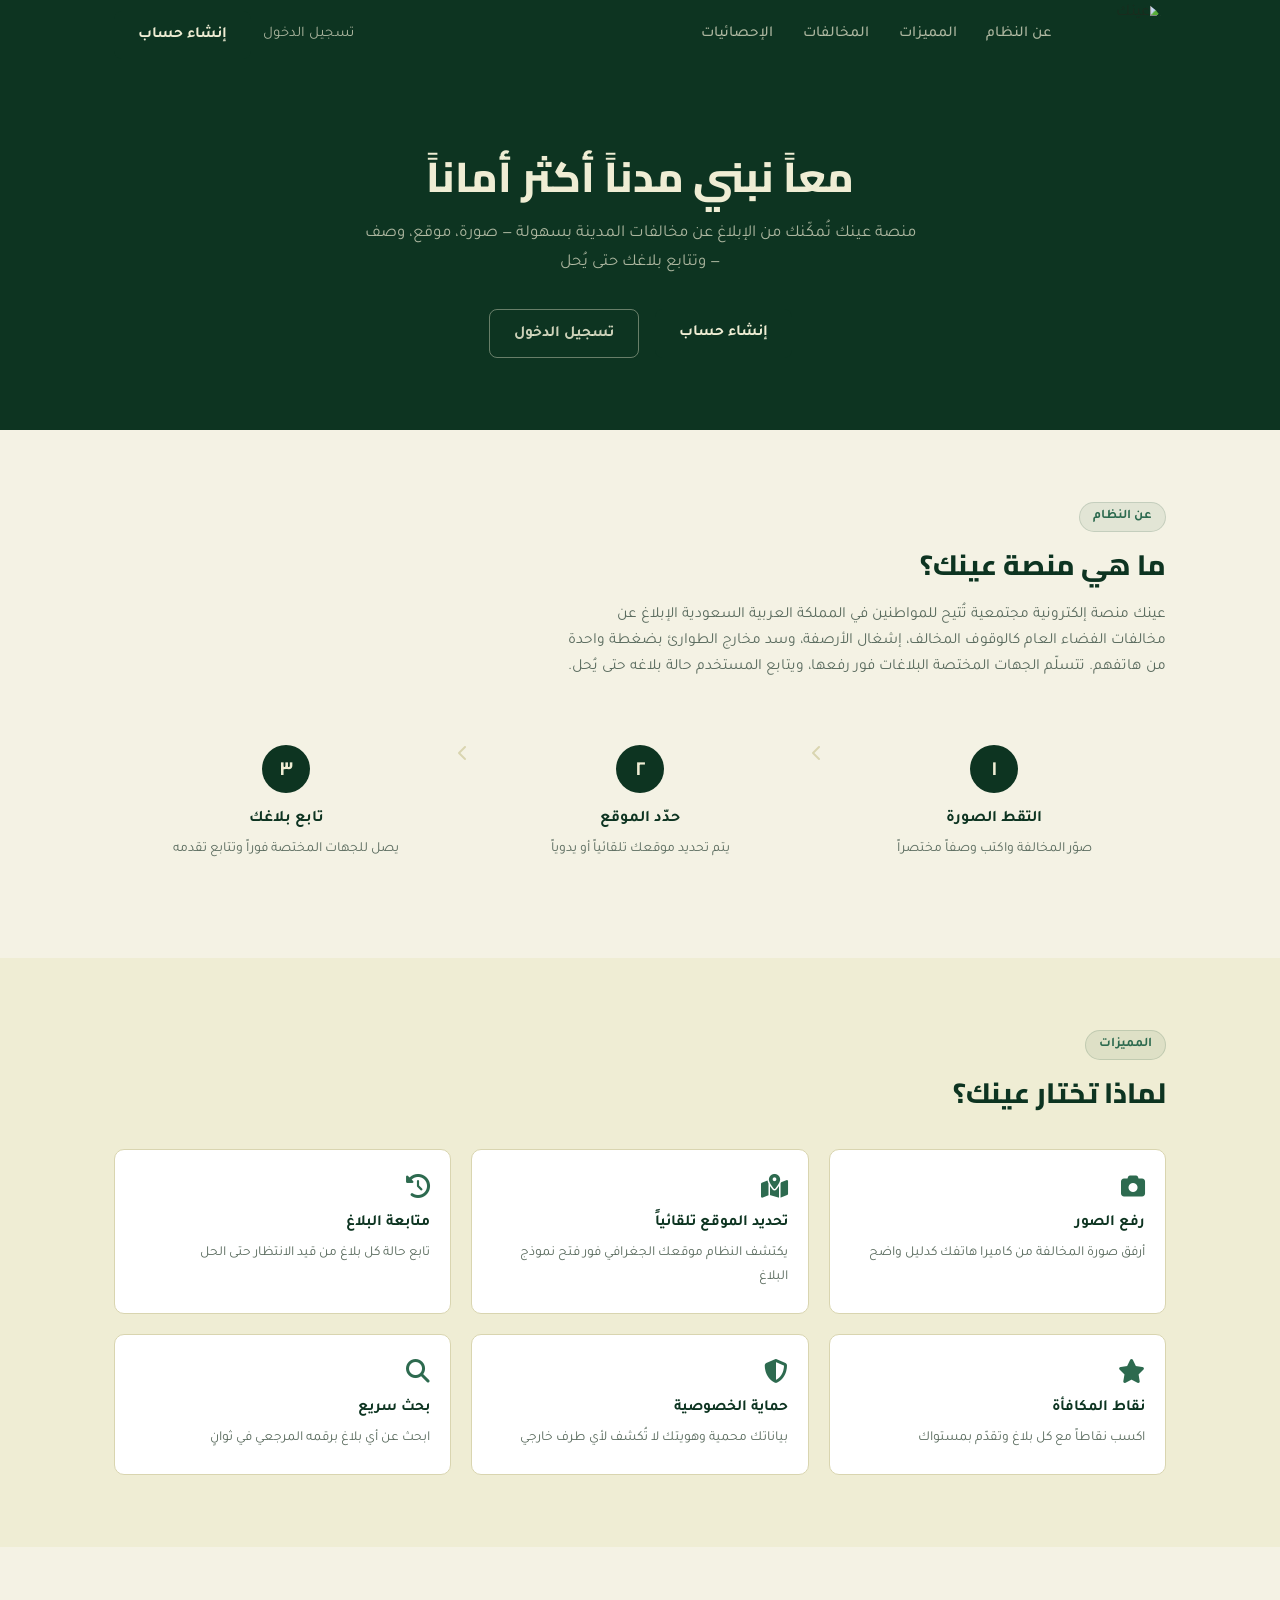
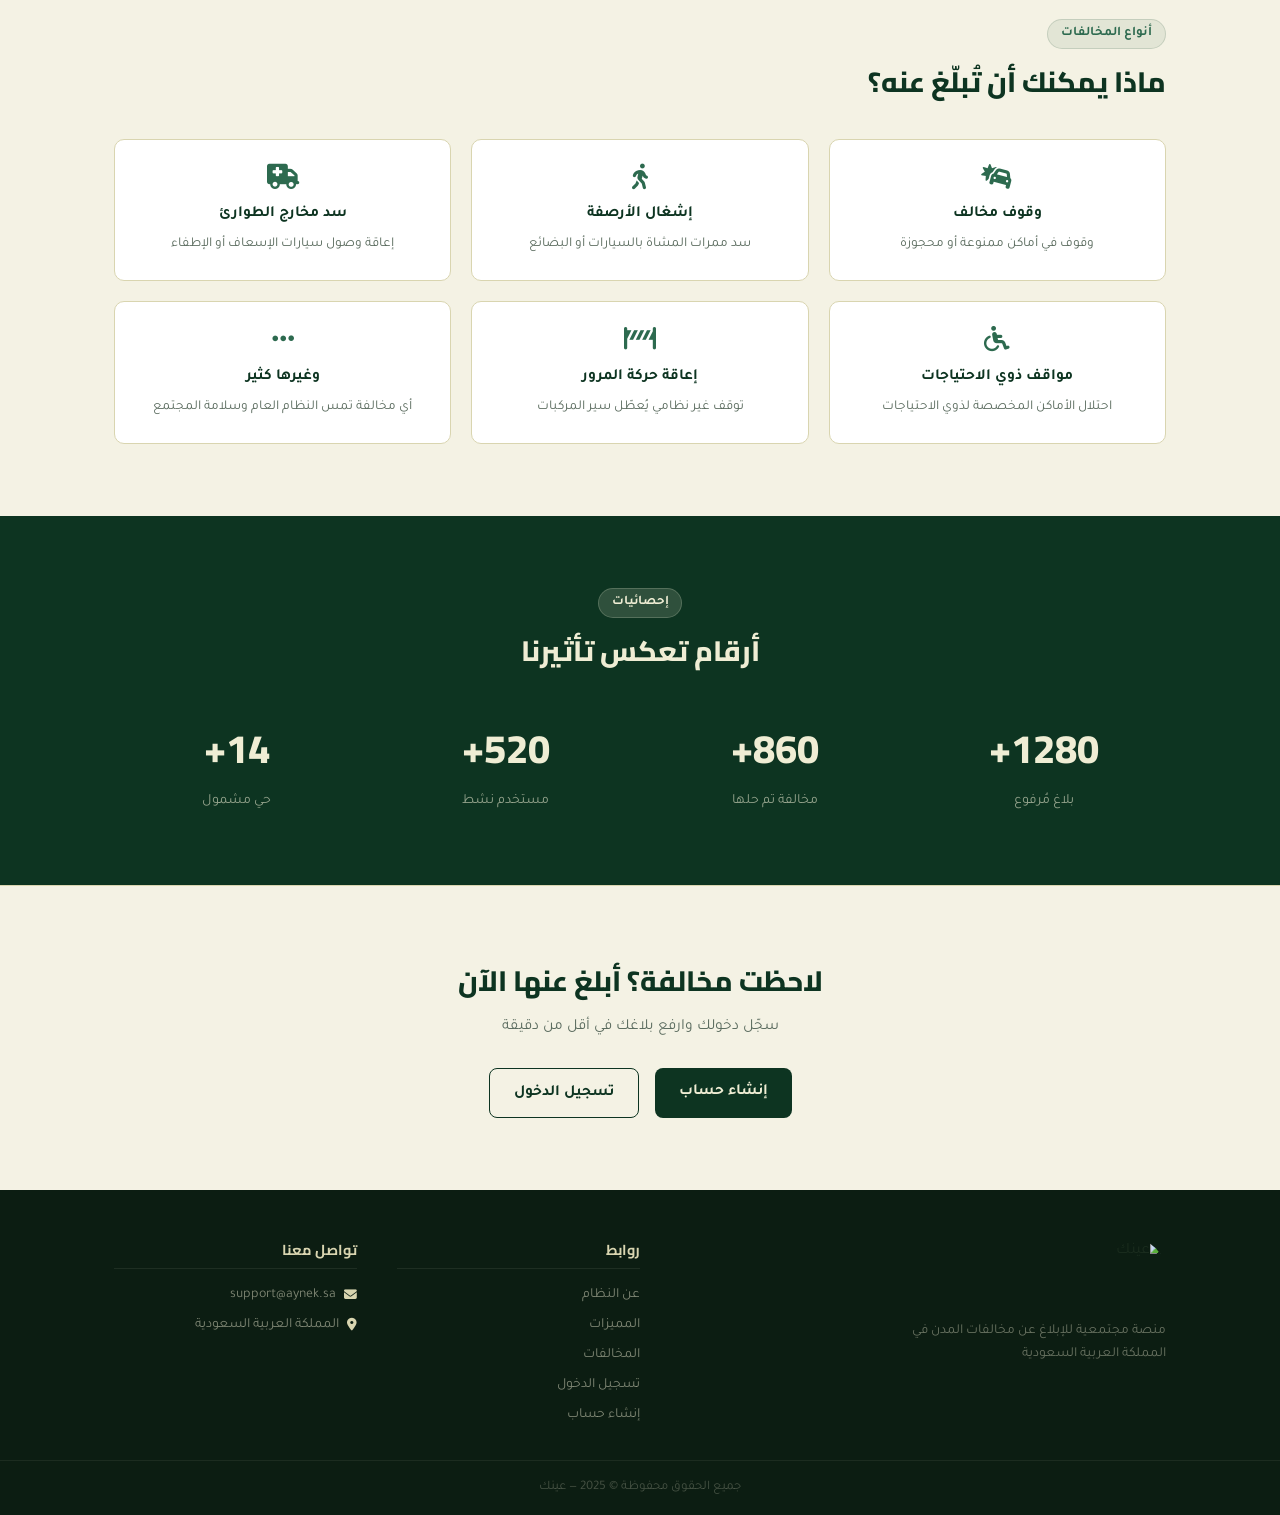
==== Pages/index.html @ a090e620 "index-reportlist-addreport" ====
<!DOCTYPE html>
<html lang="ar" dir="rtl">
<head>
  <meta charset="UTF-8" />
  <meta name="viewport" content="width=device-width, initial-scale=1.0"/>
  <title>عينك — الإبلاغ عن مخالفات المدينة</title>
  <link rel="stylesheet" href="../CSS/index.css"/>
  <link rel="stylesheet" href="../CSS/main.css"/>
  <link rel="stylesheet" href="https://cdnjs.cloudflare.com/ajax/libs/font-awesome/6.5.0/css/all.min.css"/>
  <link href="https://fonts.googleapis.com/css2?family=Tajawal:wght@400;500;700&family=Cairo:wght@700;800&display=swap" rel="stylesheet"/>
</head>
<body>

  <!-- NAVBAR -->
  <nav class="navbar">
    <div class="nav-inner">
      <a href="index.html" class="logo">
        <img src="../Images/logo.png" alt="عينك"/>
      </a>
      <ul class="nav-links">
        <li><a href="#about">عن النظام</a></li>
        <li><a href="#features">المميزات</a></li>
        <li><a href="#violations">المخالفات</a></li>
        <li><a href="#stats">الإحصائيات</a></li>
      </ul>
      <div class="nav-auth">
        <a href="login.html">تسجيل الدخول</a>
        <a href="register.html" class="btn-green">إنشاء حساب</a>
      </div>
      <button class="burger" id="burger">
        <i class="fa-solid fa-bars"></i>
      </button>
    </div>
    <div class="mobile-nav" id="mobileNav">
      <a href="#about">عن النظام</a>
      <a href="#features">المميزات</a>
      <a href="#violations">المخالفات</a>
      <a href="#stats">الإحصائيات</a>
      <a href="login.html">تسجيل الدخول</a>
      <a href="register.html" class="btn-green">إنشاء حساب</a>
    </div>
  </nav>

  <!-- HERO -->
  <section class="hero">
    <div class="container">
      <h1>معاً نبني مدناً أكثر أماناً</h1>
      <p>منصة عينك تُمكّنك من الإبلاغ عن مخالفات المدينة بسهولة — صورة، موقع، وصف — وتتابع بلاغك حتى يُحل</p>
      <div class="hero-btns">
        <a href="register.html" class="btn-green">إنشاء حساب </a>
        <a href="login.html" class="btn-outline">تسجيل الدخول</a>
      </div>
    </div>
  </section>

  <!-- ABOUT -->
  <section class="section" id="about">
    <div class="container">
      <div class="section-label">عن النظام</div>
      <h2>ما هي منصة عينك؟</h2>
      <p class="section-desc">عينك منصة إلكترونية مجتمعية تُتيح للمواطنين في المملكة العربية السعودية الإبلاغ عن مخالفات الفضاء العام كالوقوف المخالف، إشغال الأرصفة، وسد مخارج الطوارئ بضغطة واحدة من هاتفهم. تتسلّم الجهات المختصة البلاغات فور رفعها، ويتابع المستخدم حالة بلاغه حتى يُحل.</p>
      <div class="steps">
        <div class="step">
          <div class="step-num">١</div>
          <h4>التقط الصورة</h4>
          <p>صوّر المخالفة واكتب وصفاً مختصراً</p>
        </div>
        <div class="step-arrow"><i class="fa-solid fa-chevron-left"></i></div>
        <div class="step">
          <div class="step-num">٢</div>
          <h4>حدّد الموقع</h4>
          <p>يتم تحديد موقعك تلقائياً أو يدوياً</p>
        </div>
        <div class="step-arrow"><i class="fa-solid fa-chevron-left"></i></div>
        <div class="step">
          <div class="step-num">٣</div>
          <h4>تابع بلاغك</h4>
          <p>يصل للجهات المختصة فوراً وتتابع تقدمه</p>
        </div>
      </div>
    </div>
  </section>

  <!-- FEATURES -->
  <section class="section bg-sand" id="features">
    <div class="container">
      <div class="section-label">المميزات</div>
      <h2>لماذا تختار عينك؟</h2>
      <div class="grid-3">
        <div class="card">
          <i class="fa-solid fa-camera card-icon"></i>
          <h4>رفع الصور</h4>
          <p>أرفق صورة المخالفة من كاميرا هاتفك كدليل واضح</p>
        </div>
        <div class="card">
          <i class="fa-solid fa-map-location-dot card-icon"></i>
          <h4>تحديد الموقع تلقائياً</h4>
          <p>يكتشف النظام موقعك الجغرافي فور فتح نموذج البلاغ</p>
        </div>
        <div class="card">
          <i class="fa-solid fa-clock-rotate-left card-icon"></i>
          <h4>متابعة البلاغ</h4>
          <p>تابع حالة كل بلاغ من قيد الانتظار حتى الحل</p>
        </div>
        <div class="card">
          <i class="fa-solid fa-star card-icon"></i>
          <h4>نقاط المكافأة</h4>
          <p>اكسب نقاطاً مع كل بلاغ وتقدّم بمستواك</p>
        </div>
        <div class="card">
          <i class="fa-solid fa-shield-halved card-icon"></i>
          <h4>حماية الخصوصية</h4>
          <p>بياناتك محمية وهويتك لا تُكشف لأي طرف خارجي</p>
        </div>
        <div class="card">
          <i class="fa-solid fa-magnifying-glass card-icon"></i>
          <h4>بحث سريع</h4>
          <p>ابحث عن أي بلاغ برقمه المرجعي في ثوانٍ</p>
        </div>
      </div>
    </div>
  </section>

  <!-- VIOLATIONS -->
  <section class="section" id="violations">
    <div class="container">
      <div class="section-label">أنواع المخالفات</div>
      <h2>ماذا يمكنك أن تُبلّغ عنه؟</h2>
      <div class="grid-3">
        <div class="viol-card">
          <i class="fa-solid fa-car-burst"></i>
          <h4>وقوف مخالف</h4>
          <p>وقوف في أماكن ممنوعة أو محجوزة</p>
        </div>
        <div class="viol-card">
          <i class="fa-solid fa-person-walking"></i>
          <h4>إشغال الأرصفة</h4>
          <p>سد ممرات المشاة بالسيارات أو البضائع</p>
        </div>
        <div class="viol-card">
          <i class="fa-solid fa-truck-medical"></i>
          <h4>سد مخارج الطوارئ</h4>
          <p>إعاقة وصول سيارات الإسعاف أو الإطفاء</p>
        </div>
        <div class="viol-card">
          <i class="fa-solid fa-wheelchair"></i>
          <h4>مواقف ذوي الاحتياجات</h4>
          <p>احتلال الأماكن المخصصة لذوي الاحتياجات</p>
        </div>
        <div class="viol-card">
          <i class="fa-solid fa-road-barrier"></i>
          <h4>إعاقة حركة المرور</h4>
          <p>توقف غير نظامي يُعطّل سير المركبات</p>
        </div>
        <div class="viol-card">
          <i class="fa-solid fa-ellipsis"></i>
          <h4>وغيرها كثير</h4>
          <p>أي مخالفة تمس النظام العام وسلامة المجتمع</p>
        </div>
      </div>
    </div>
  </section>

  <!-- STATS -->
  <section class="section stats-section" id="stats">
    <div class="container">
      <div class="section-label light">إحصائيات</div>
      <h2 class="light-h2">أرقام تعكس تأثيرنا</h2>
      <div class="stats-grid">
        <div class="stat">
          <span class="stat-num">1280+</span>
          <span class="stat-lbl">بلاغ مُرفوع</span>
        </div>
        <div class="stat">
          <span class="stat-num">860+</span>
          <span class="stat-lbl">مخالفة تم حلها</span>
        </div>
        <div class="stat">
          <span class="stat-num">520+</span>
          <span class="stat-lbl">مستخدم نشط</span>
        </div>
        <div class="stat">
          <span class="stat-num">14+</span>
          <span class="stat-lbl">حي مشمول</span>
        </div>
      </div>
    </div>
  </section>

  <!-- CTA -->
  <section class="section cta-section">
    <div class="container">
      <h2>لاحظت مخالفة؟ أبلغ عنها الآن</h2>
      <p class="section-desc">سجّل دخولك وارفع بلاغك في أقل من دقيقة</p>
      <div class="hero-btns">
        <a href="register.html" class="btn-green">إنشاء حساب </a>
        <a href="login.html" class="btn-outline-dark">تسجيل الدخول</a>
      </div>
    </div>
  </section>

  <!-- FOOTER -->
  <footer class="footer">
    <div class="container footer-inner">
      <div class="footer-brand">
        <img src="../Images/logo.png" alt="عينك"/>
        <p>منصة مجتمعية للإبلاغ عن مخالفات المدن في المملكة العربية السعودية</p>
      </div>
      <div class="footer-links">
        <h5>روابط</h5>
        <a href="#about">عن النظام</a>
        <a href="#features">المميزات</a>
        <a href="#violations">المخالفات</a>
        <a href="login.html">تسجيل الدخول</a>
        <a href="register.html">إنشاء حساب</a>
      </div>
      <div class="footer-links">
        <h5>تواصل معنا</h5>
        <span><i class="fa-solid fa-envelope"></i> support@aynek.sa</span>
        <span><i class="fa-solid fa-location-dot"></i> المملكة العربية السعودية</span>
      </div>
    </div>
    <div class="footer-bottom">
      <p>جميع الحقوق محفوظة &copy; 2025 — عينك</p>
    </div>
  </footer>

  <script src="../JavaScript/index2.js"></script>
</body>
</html>
---- CSS/index.css ----
@import url('https://fonts.googleapis.com/css2?family=Tajawal:wght@400;500;700&family=Cairo:wght@700;800&display=swap');

/* =====================
   Variables
===================== */
:root {
  --green:      #0d3421;
  --green-mid:  #2D6A4F;
  --sand:       #EFEDD4;
  --sand-dark:  #D9D5B0;
  --bg:         #F4F2E4;
  --surface:    #FFFFFF;
  --border:     #D9D5B0;
  --text:       #1A2C1E;
  --muted:      #5A6B5E;
}

/* =====================
   Reset
===================== */
* {
  box-sizing: border-box;
  margin: 0;
  padding: 0;
}

html {
  direction: rtl;
  scroll-behavior: smooth;
}

body {
  font-family: 'Tajawal', sans-serif;
  background: var(--bg);
  color: var(--text);
  line-height: 1.7;
  font-size: 16px;
}

img {
  max-width: 100%;
  display: block;
}

a {
  text-decoration: none;
  color: inherit;
}

/* =====================
   Layout
===================== */
.container {
  max-width: 1100px;
  margin: 0 auto;
  padding: 0 1.5rem;
}

.section {
  padding: 4.5rem 0;
}

.bg-sand {
  background: var(--sand);
}

/* =====================
   Section Label & Headings
===================== */
.section-label {
  display: inline-block;
  font-size: 0.82rem;
  font-weight: 700;
  color: var(--green-mid);
  background: rgba(26,77,46,0.08);
  border: 1px solid rgba(26,77,46,0.15);
  padding: 0.18rem 0.8rem;
  border-radius: 20px;
  margin-bottom: 0.6rem;
}

.section-label.light {
  color: var(--sand);
  background: rgba(239,237,212,0.15);
  border-color: rgba(239,237,212,0.2);
}

h2 {
  font-family: 'Cairo', sans-serif;
  font-size: 1.75rem;
  font-weight: 800;
  color: var(--green);
  margin-bottom: 0.75rem;
}

.light-h2 {
  color: var(--sand);
}

.section-desc {
  color: var(--muted);
  font-size: 0.97rem;
  max-width: 600px;
  margin-bottom: 2.5rem;
}

/* =====================
   Buttons
===================== */
.btn-green {
  display: inline-block;
  background: var(--green);
  color: var(--sand);
  padding: 0.65rem 1.5rem;
  border-radius: 8px;
  font-family: 'Tajawal', sans-serif;
  font-size: 0.97rem;
  font-weight: 700;
  transition: background 0.2s;
}

.btn-green:hover {
  background: var(--green-mid);
  color: var(--sand);
}

.btn-outline {
  display: inline-block;
  background: transparent;
  color: rgba(239,237,212,0.85);
  border: 1.5px solid rgba(239,237,212,0.4);
  padding: 0.65rem 1.5rem;
  border-radius: 8px;
  font-family: 'Tajawal', sans-serif;
  font-size: 0.97rem;
  font-weight: 600;
  transition: all 0.2s;
}

.btn-outline:hover {
  border-color: var(--sand);
  color: var(--sand);
}

.btn-outline-dark {
  display: inline-block;
  background: transparent;
  color: var(--green);
  border: 1.5px solid var(--green);
  padding: 0.65rem 1.5rem;
  border-radius: 8px;
  font-family: 'Tajawal', sans-serif;
  font-size: 0.97rem;
  font-weight: 600;
  transition: all 0.2s;
}

.btn-outline-dark:hover {
  background: var(--green);
  color: var(--sand);
}

/* =====================
   Navbar
===================== */
.navbar {
  background: var(--green);
  position: sticky;
  top: 0;
  z-index: 100;
}

.nav-inner {
  max-width: 1100px;
  margin: 0 auto;
  padding: 0 1.5rem;
  height: 64px;
  display: flex;
  align-items: center;
  gap: 2rem;
}

.logo img {
  height: 70px;
  width: 70px;
  border-radius: 50%;
  object-fit: cover;
}

.nav-links {
  list-style: none;
  display: flex;
  gap: 0.25rem;
  flex: 1;
}

.nav-links a {
  padding: 0.4rem 0.8rem;
  border-radius: 6px;
  color: rgba(239,237,212,0.7);
  font-size: 0.95rem;
  font-weight: 500;
  transition: all 0.2s;
}

.nav-links a:hover {
  background: rgba(239,237,212,0.1);
  color: var(--sand);
}

.nav-auth {
  display: flex;
  align-items: center;
  gap: 0.75rem;
  margin-right: auto;
}

.nav-auth a:first-child {
  color: rgba(239,237,212,0.7);
  font-size: 0.92rem;
  transition: color 0.2s;
}

.nav-auth a:first-child:hover {
  color: var(--sand);
}

.burger {
  display: none;
  background: none;
  border: none;
  color: var(--sand);
  font-size: 1.2rem;
  cursor: pointer;
  margin-right: auto;
}

.mobile-nav {
  display: none;
  flex-direction: column;
  padding: 0.75rem 1.5rem 1.25rem;
  gap: 0.25rem;
  border-top: 1px solid rgba(239,237,212,0.1);
}

.mobile-nav.open {
  display: flex;
}

.mobile-nav a {
  padding: 0.6rem 0.75rem;
  color: rgba(239,237,212,0.7);
  border-radius: 6px;
  font-size: 0.97rem;
  transition: all 0.2s;
}

.mobile-nav a:hover {
  background: rgba(239,237,212,0.1);
  color: var(--sand);
}

.mobile-nav .btn-green {
  margin-top: 0.5rem;
  text-align: center;
}

/* =====================
   Hero
===================== */
.hero {
  background: var(--green);
  padding: 5rem 0 4.5rem;
  text-align: center;
}

.hero h1 {
  font-family: 'Cairo', sans-serif;
  font-size: 2.6rem;
  font-weight: 800;
  color: var(--sand);
  margin-bottom: 1rem;
  line-height: 1.3;
}

.hero p {
  color: rgba(239,237,212,0.7);
  font-size: 1.05rem;
  max-width: 560px;
  margin: 0 auto 2rem;
}

.hero-btns {
  display: flex;
  gap: 1rem;
  justify-content: center;
  flex-wrap: wrap;
}

/* =====================
   About / Steps
===================== */
.steps {
  display: flex;
  align-items: flex-start;
  gap: 0;
  margin-top: 2.5rem;
  flex-wrap: wrap;
}

.step {
  flex: 1;
  min-width: 200px;
  text-align: center;
  padding: 1.5rem 1rem;
}

.step-num {
  width: 48px;
  height: 48px;
  background: var(--green);
  color: var(--sand);
  border-radius: 50%;
  display: flex;
  align-items: center;
  justify-content: center;
  font-family: 'Cairo', sans-serif;
  font-size: 1.2rem;
  font-weight: 700;
  margin: 0 auto 0.85rem;
}

.step h4 {
  font-size: 1rem;
  font-weight: 700;
  color: var(--green);
  margin-bottom: 0.3rem;
}

.step p {
  font-size: 0.87rem;
  color: var(--muted);
  margin: 0;
}

.step-arrow {
  display: flex;
  align-items: center;
  padding-top: 1.5rem;
  color: var(--sand-dark);
  font-size: 1rem;
}

/* =====================
   Cards Grid
===================== */
.grid-3 {
  display: grid;
  grid-template-columns: repeat(3, 1fr);
  gap: 1.25rem;
  margin-top: 2rem;
}

.card {
  background: var(--surface);
  border: 1px solid var(--border);
  border-radius: 10px;
  padding: 1.5rem 1.25rem;
}

.card-icon {
  font-size: 1.5rem;
  color: var(--green-mid);
  margin-bottom: 0.75rem;
  display: block;
}

.card h4 {
  font-size: 0.97rem;
  font-weight: 700;
  color: var(--green);
  margin-bottom: 0.35rem;
}

.card p {
  font-size: 0.86rem;
  color: var(--muted);
  margin: 0;
}

/* =====================
   Violations
===================== */
.viol-card {
  background: var(--surface);
  border: 1px solid var(--border);
  border-radius: 10px;
  padding: 1.5rem 1.25rem;
  text-align: center;
}

.viol-card > i {
  font-size: 1.6rem;
  color: var(--green-mid);
  display: block;
  margin-bottom: 0.75rem;
}

.viol-card h4 {
  font-size: 0.97rem;
  font-weight: 700;
  color: var(--green);
  margin-bottom: 0.35rem;
}

.viol-card p {
  font-size: 0.85rem;
  color: var(--muted);
  margin: 0;
}

/* =====================
   Stats
===================== */
.stats-section {
  background: var(--green);
  text-align: center;
}

.stats-grid {
  display: grid;
  grid-template-columns: repeat(4, 1fr);
  gap: 1.5rem;
  margin-top: 2.5rem;
}

.stat {
  display: flex;
  flex-direction: column;
  gap: 0.4rem;
}

.stat-num {
  font-family: 'Cairo', sans-serif;
  font-size: 2.5rem;
  font-weight: 800;
  color: var(--sand);
}

.stat-lbl {
  font-size: 0.88rem;
  color: rgba(239,237,212,0.6);
}

/* =====================
   CTA
===================== */
.cta-section {
  background: var(--bg);
  text-align: center;
  border-top: 1px solid var(--border);
}

.cta-section h2 {
  margin-bottom: 0.5rem;
}

.cta-section .section-desc {
  margin: 0 auto 1.75rem;
}

/* =====================
   Footer
===================== */
.footer {
  background: var(--green);
}

.footer-inner {
  display: grid;
  grid-template-columns: 2fr 1fr 1fr;
  gap: 2.5rem;
  padding: 3rem 1.5rem 2rem;
  max-width: 1100px;
  margin: 0 auto;
}

.footer-brand img {
  height: 70px;
  width: 70px;
  border-radius: 50%;
  object-fit: cover;
}

.footer-brand p {
  font-size: 0.86rem;
  color: rgba(239,237,212,0.4);
  margin: 0;
  max-width: 260px;
}

.footer-links {
  display: flex;
  flex-direction: column;
  gap: 0.4rem;
}

.footer-links h5 {
  font-family: 'Cairo', sans-serif;
  font-size: 0.9rem;
  color: var(--sand-dark);
  margin-bottom: 0.5rem;
  padding-bottom: 0.4rem;
  border-bottom: 1px solid rgba(239,237,212,0.08);
}

.footer-links a {
  font-size: 0.87rem;
  color: rgba(239,237,212,0.5);
  transition: color 0.2s;
}

.footer-links a:hover {
  color: var(--sand);
}

.footer-links span {
  display: flex;
  align-items: center;
  gap: 0.5rem;
  font-size: 0.87rem;
  color: rgba(239,237,212,0.5);
}

.footer-links span i {
  color: var(--sand-dark);
  font-size: 0.8rem;
}

.footer-bottom {
  border-top: 1px solid rgba(239,237,212,0.07);
  text-align: center;
  padding: 1rem;
}

.footer-bottom p {
  font-size: 0.82rem;
  color: rgba(239,237,212,0.25);
  margin: 0;
}

/* =====================
   Responsive
===================== */
@media (max-width: 900px) {
  .nav-links {
    display: none;
  }

  .nav-auth {
    display: none;
  }

  .burger {
    display: block;
  }

  .grid-3 {
    grid-template-columns: repeat(2, 1fr);
  }

  .stats-grid {
    grid-template-columns: repeat(2, 1fr);
  }

  .footer-inner {
    grid-template-columns: 1fr;
    gap: 2rem;
  }

  .step-arrow {
    display: none;
  }
}

@media (max-width: 600px) {
  .hero h1 {
    font-size: 1.9rem;
  }

  .grid-3 {
    grid-template-columns: 1fr;
  }

  h2 {
    font-size: 1.45rem;
  }

  .section {
    padding: 3rem 0;
  }
}
---- CSS/main.css ----
@import url('https://fonts.googleapis.com/css2?family=Tajawal:wght@400;500;700&family=Cairo:wght@700;800&display=swap');

/* =====================
   Variables
===================== */
:root {
  --green:      #0d3421;
  --green-mid:  #2D6A4F;
  --sand:       #EFEDD4;
  --sand-dark:  #D9D5B0;
  --bg:         #F4F2E4;
  --surface:    #FFFFFF;
  --border:     #D9D5B0;
  --text:       #1A2C1E;
  --muted:      #5A6B5E;
}

/* =====================
   Reset
===================== */
* {
  box-sizing: border-box;
  margin: 0;
  padding: 0;
}

html {
  direction: rtl;
  scroll-behavior: smooth;
}

body {
  font-family: 'Tajawal', sans-serif;
  background: var(--bg);
  color: var(--text);
  line-height: 1.7;
  font-size: 16px;
}

img {
  max-width: 100%;
  display: block;
}

a {
  text-decoration: none;
  color: inherit;
}

/* =====================
   Layout
===================== */
.container {
  max-width: 1100px;
  margin: 0 auto;
  padding: 0 1.5rem;
}

.section {
  padding: 4.5rem 0;
}

.bg-sand {
  background: var(--sand);
}

/* =====================
   Typography
===================== */
h2 {
  font-family: 'Cairo', sans-serif;
  font-size: 1.75rem;
  font-weight: 800;
  color: var(--green);
  margin-bottom: 0.75rem;
}

.section-label {
  display: inline-block;
  font-size: 0.82rem;
  font-weight: 700;
  color: var(--green-mid);
  background: rgba(26,77,46,0.08);
  border: 1px solid rgba(26,77,46,0.15);
  padding: 0.18rem 0.8rem;
  border-radius: 20px;
  margin-bottom: 0.6rem;
}

.section-label.light {
  color: var(--sand);
  background: rgba(239,237,212,0.15);
  border-color: rgba(239,237,212,0.2);
}

.section-desc {
  color: var(--muted);
  font-size: 0.97rem;
  max-width: 600px;
  margin-bottom: 2.5rem;
}

.light-h2 {
  color: var(--sand);
}

/* =====================
   Buttons
===================== */
.btn-green {
  display: inline-block;
  background: var(--green);
  color: var(--sand);
  padding: 0.65rem 1.5rem;
  border-radius: 8px;
  font-family: 'Tajawal', sans-serif;
  font-size: 0.97rem;
  font-weight: 700;
  transition: background 0.2s;
}

.btn-green:hover {
  background: var(--green-mid);
  color: var(--sand);
}

.btn-outline {
  display: inline-block;
  background: transparent;
  color: rgba(239,237,212,0.85);
  border: 1.5px solid rgba(239,237,212,0.4);
  padding: 0.65rem 1.5rem;
  border-radius: 8px;
  font-family: 'Tajawal', sans-serif;
  font-size: 0.97rem;
  font-weight: 600;
  transition: all 0.2s;
}

.btn-outline:hover {
  border-color: var(--sand);
  color: var(--sand);
}

.btn-outline-dark {
  display: inline-block;
  background: transparent;
  color: var(--green);
  border: 1.5px solid var(--green);
  padding: 0.65rem 1.5rem;
  border-radius: 8px;
  font-family: 'Tajawal', sans-serif;
  font-size: 0.97rem;
  font-weight: 600;
  transition: all 0.2s;
}

.btn-outline-dark:hover {
  background: var(--green);
  color: var(--sand);
}

/* =====================
   Navbar
===================== */
.navbar {
  background: var(--green);
  position: sticky;
  top: 0;
  z-index: 100;
}

.nav-inner {
  max-width: 1100px;
  margin: 0 auto;
  padding: 0 1.5rem;
  height: 70px;
  display: flex;
  align-items: center;
  gap: 2rem;
}

.logo img {
  height: 70px;
  width: 70px;
  border-radius: 50%;
  object-fit: cover;
}

.nav-links {
  list-style: none;
  display: flex;
  gap: 0.25rem;
  flex: 1;
}

.nav-links a {
  padding: 0.4rem 0.8rem;
  border-radius: 6px;
  color: rgba(239,237,212,0.7);
  font-size: 0.95rem;
  font-weight: 500;
  transition: all 0.2s;
}

.nav-links a:hover {
  background: rgba(239,237,212,0.1);
  color: var(--sand);
}

.nav-auth {
  display: flex;
  align-items: center;
  gap: 0.75rem;
  margin-right: auto;
}

.nav-auth a:first-child {
  color: rgba(239,237,212,0.7);
  font-size: 0.92rem;
  transition: color 0.2s;
}

.nav-auth a:first-child:hover {
  color: var(--sand);
}

.burger {
  display: none;
  background: none;
  border: none;
  color: var(--sand);
  font-size: 1.2rem;
  cursor: pointer;
  margin-right: auto;
}

.mobile-nav {
  display: none;
  flex-direction: column;
  padding: 0.75rem 1.5rem 1.25rem;
  gap: 0.25rem;
  border-top: 1px solid rgba(239,237,212,0.1);
}

.mobile-nav.open {
  display: flex;
}

.mobile-nav a {
  padding: 0.6rem 0.75rem;
  color: rgba(239,237,212,0.7);
  border-radius: 6px;
  font-size: 0.97rem;
  transition: all 0.2s;
}

.mobile-nav a:hover {
  background: rgba(239,237,212,0.1);
  color: var(--sand);
}

.mobile-nav .btn-green {
  margin-top: 0.5rem;
  text-align: center;
}

/* =====================
   Footer
===================== */
.footer {
  background: #0C1D12;
}

.footer-inner {
  display: grid;
  grid-template-columns: 2fr 1fr 1fr;
  gap: 2.5rem;
  padding: 3rem 1.5rem 2rem;
  max-width: 1100px;
  margin: 0 auto;
}

.footer-brand img {
  height: 70px;
  width: 70px;
  border-radius: 50%;
  object-fit: cover;
  margin-bottom: 0.75rem;
}

.footer-brand p {
  font-size: 0.86rem;
  color: rgba(239,237,212,0.4);
  margin: 0;
  max-width: 260px;
}

.footer-links {
  display: flex;
  flex-direction: column;
  gap: 0.4rem;
}

.footer-links h5 {
  font-family: 'Cairo', sans-serif;
  font-size: 0.9rem;
  color: var(--sand-dark);
  margin-bottom: 0.5rem;
  padding-bottom: 0.4rem;
  border-bottom: 1px solid rgba(239,237,212,0.08);
}

.footer-links a {
  font-size: 0.87rem;
  color: rgba(239,237,212,0.5);
  transition: color 0.2s;
}

.footer-links a:hover {
  color: var(--sand);
}

.footer-links span {
  display: flex;
  align-items: center;
  gap: 0.5rem;
  font-size: 0.87rem;
  color: rgba(239,237,212,0.5);
}

.footer-links span i {
  color: var(--sand-dark);
  font-size: 0.8rem;
}

.footer-bottom {
  border-top: 1px solid rgba(239,237,212,0.07);
  text-align: center;
  padding: 1rem;
}

.footer-bottom p {
  font-size: 0.82rem;
  color: rgba(239,237,212,0.25);
  margin: 0;
}

/* =====================
   Responsive
===================== */
@media (max-width: 900px) {
  .nav-links {
    display: none;
  }

  .nav-auth {
    display: none;
  }

  .burger {
    display: block;
  }

  .footer-inner {
    grid-template-columns: 1fr;
    gap: 2rem;
  }
}

@media (max-width: 600px) {
  h2 {
    font-size: 1.45rem;
  }

  .section {
    padding: 3rem 0;
  }
}
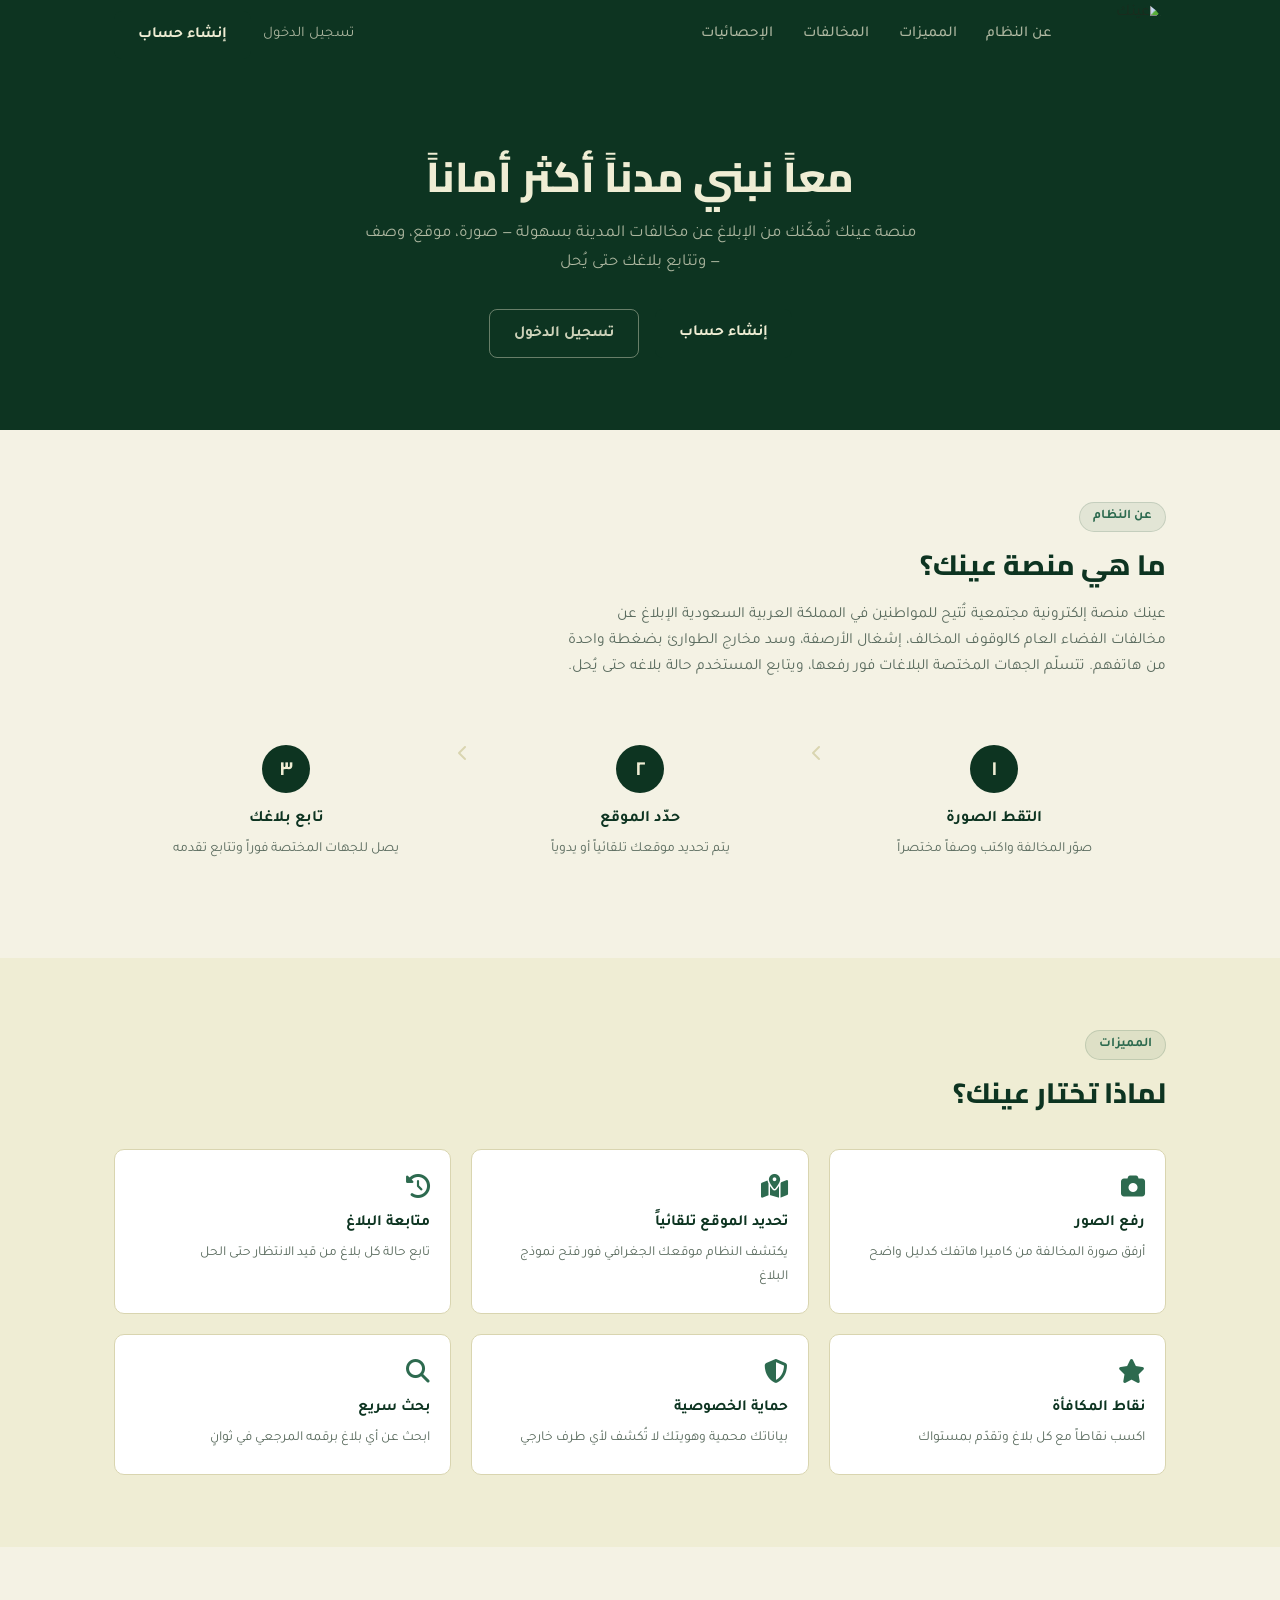
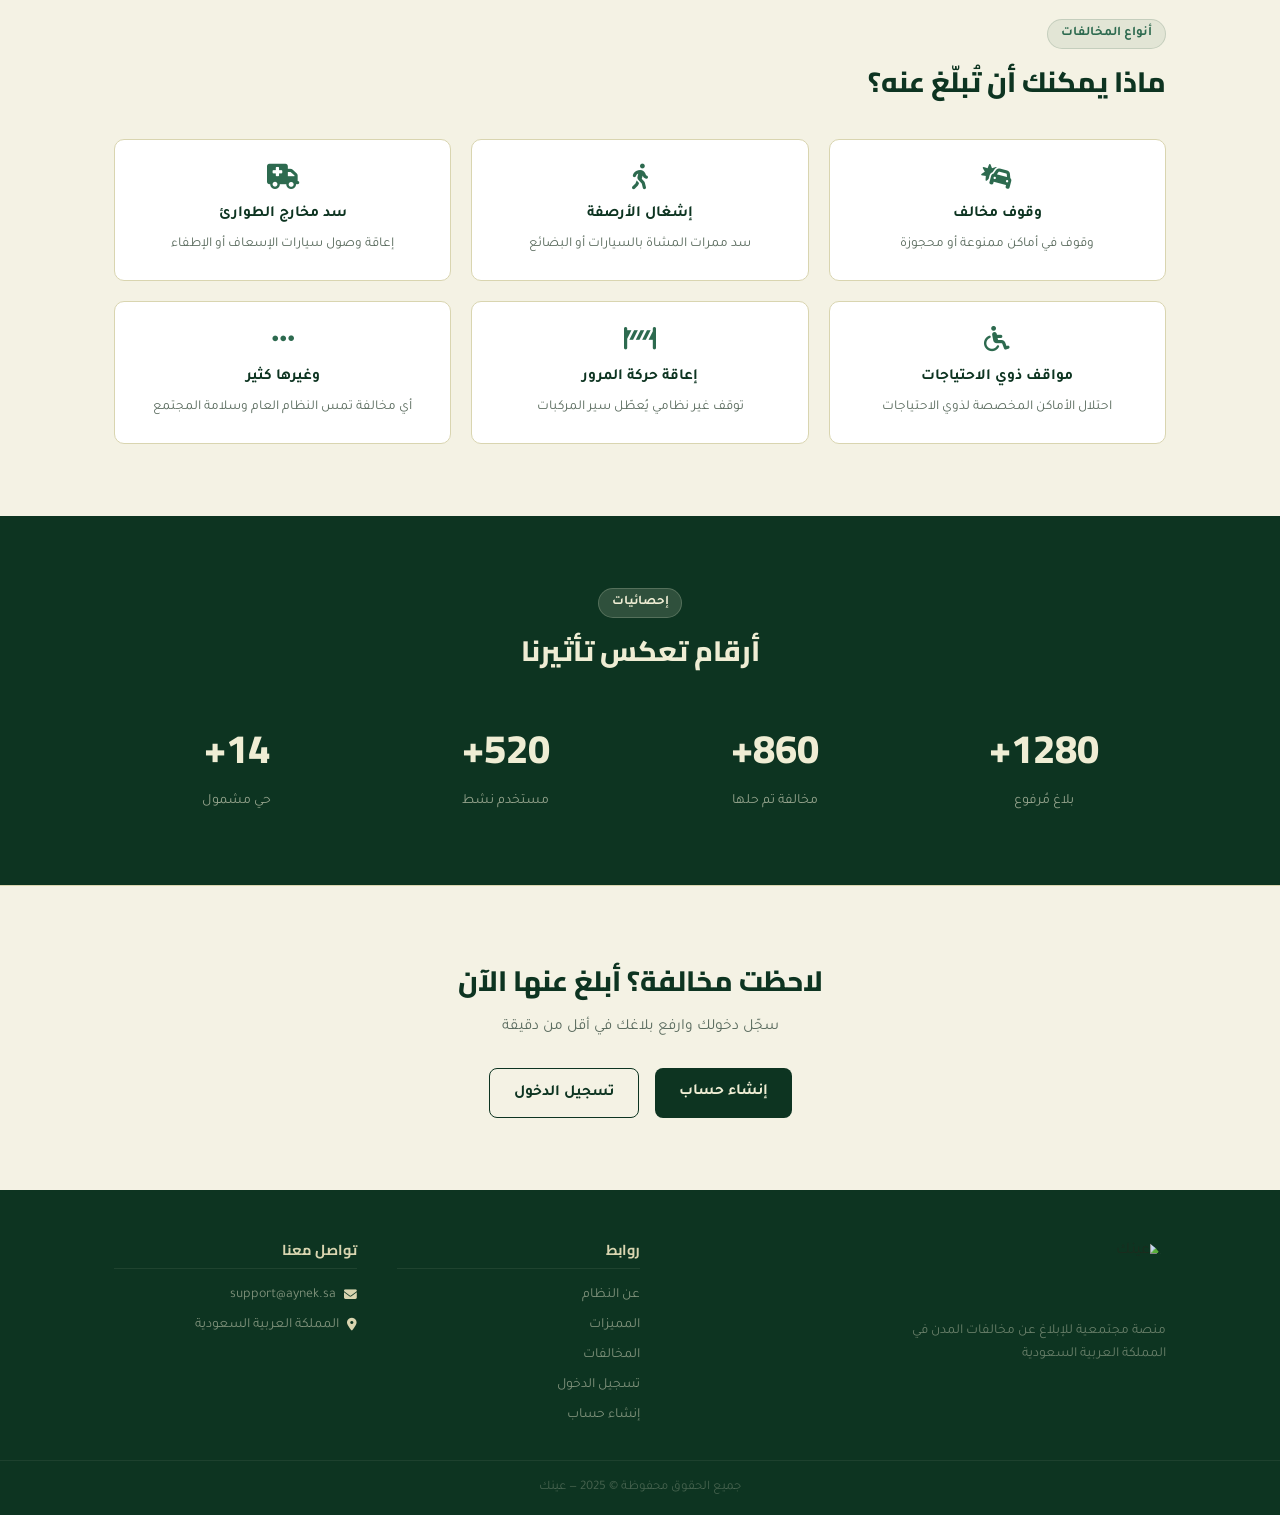
==== commit 91ad6fb4: "user page, header footer changes" ====
--- a/Pages/index.html
+++ b/Pages/index.html
@@ -25,7 +25,7 @@
       </ul>
       <div class="nav-auth">
         <a href="login.html">تسجيل الدخول</a>
-        <a href="register.html" class="btn-green">إنشاء حساب</a>
+        <a href="signup.html" class="btn-green">إنشاء حساب</a>
       </div>
       <button class="burger" id="burger">
         <i class="fa-solid fa-bars"></i>
@@ -37,7 +37,7 @@
       <a href="#violations">المخالفات</a>
       <a href="#stats">الإحصائيات</a>
       <a href="login.html">تسجيل الدخول</a>
-      <a href="register.html" class="btn-green">إنشاء حساب</a>
+      <a href="signup.html" class="btn-green">إنشاء حساب</a>
     </div>
   </nav>
 
@@ -47,7 +47,7 @@
       <h1>معاً نبني مدناً أكثر أماناً</h1>
       <p>منصة عينك تُمكّنك من الإبلاغ عن مخالفات المدينة بسهولة — صورة، موقع، وصف — وتتابع بلاغك حتى يُحل</p>
       <div class="hero-btns">
-        <a href="register.html" class="btn-green">إنشاء حساب </a>
+        <a href="signup.html" class="btn-green">إنشاء حساب </a>
         <a href="login.html" class="btn-outline">تسجيل الدخول</a>
       </div>
     </div>
@@ -193,7 +193,7 @@
       <h2>لاحظت مخالفة؟ أبلغ عنها الآن</h2>
       <p class="section-desc">سجّل دخولك وارفع بلاغك في أقل من دقيقة</p>
       <div class="hero-btns">
-        <a href="register.html" class="btn-green">إنشاء حساب </a>
+        <a href="signup.html" class="btn-green">إنشاء حساب </a>
         <a href="login.html" class="btn-outline-dark">تسجيل الدخول</a>
       </div>
     </div>
@@ -212,7 +212,7 @@
         <a href="#features">المميزات</a>
         <a href="#violations">المخالفات</a>
         <a href="login.html">تسجيل الدخول</a>
-        <a href="register.html">إنشاء حساب</a>
+        <a href="signup.html">إنشاء حساب</a>
       </div>
       <div class="footer-links">
         <h5>تواصل معنا</h5>
--- a/CSS/main.css
+++ b/CSS/main.css
@@ -35,6 +35,9 @@
   color: var(--text);
   line-height: 1.7;
   font-size: 16px;
+    min-height: 100vh;
+  display: flex;
+  flex-direction: column;
 }
 
 img {
@@ -54,6 +57,10 @@
   max-width: 1100px;
   margin: 0 auto;
   padding: 0 1.5rem;
+}
+main,
+.page-main {
+  flex: 1;
 }
 
 .section {
@@ -269,7 +276,7 @@
    Footer
 ===================== */
 .footer {
-  background: #0C1D12;
+  background: var(--green);
 }
 
 .footer-inner {
